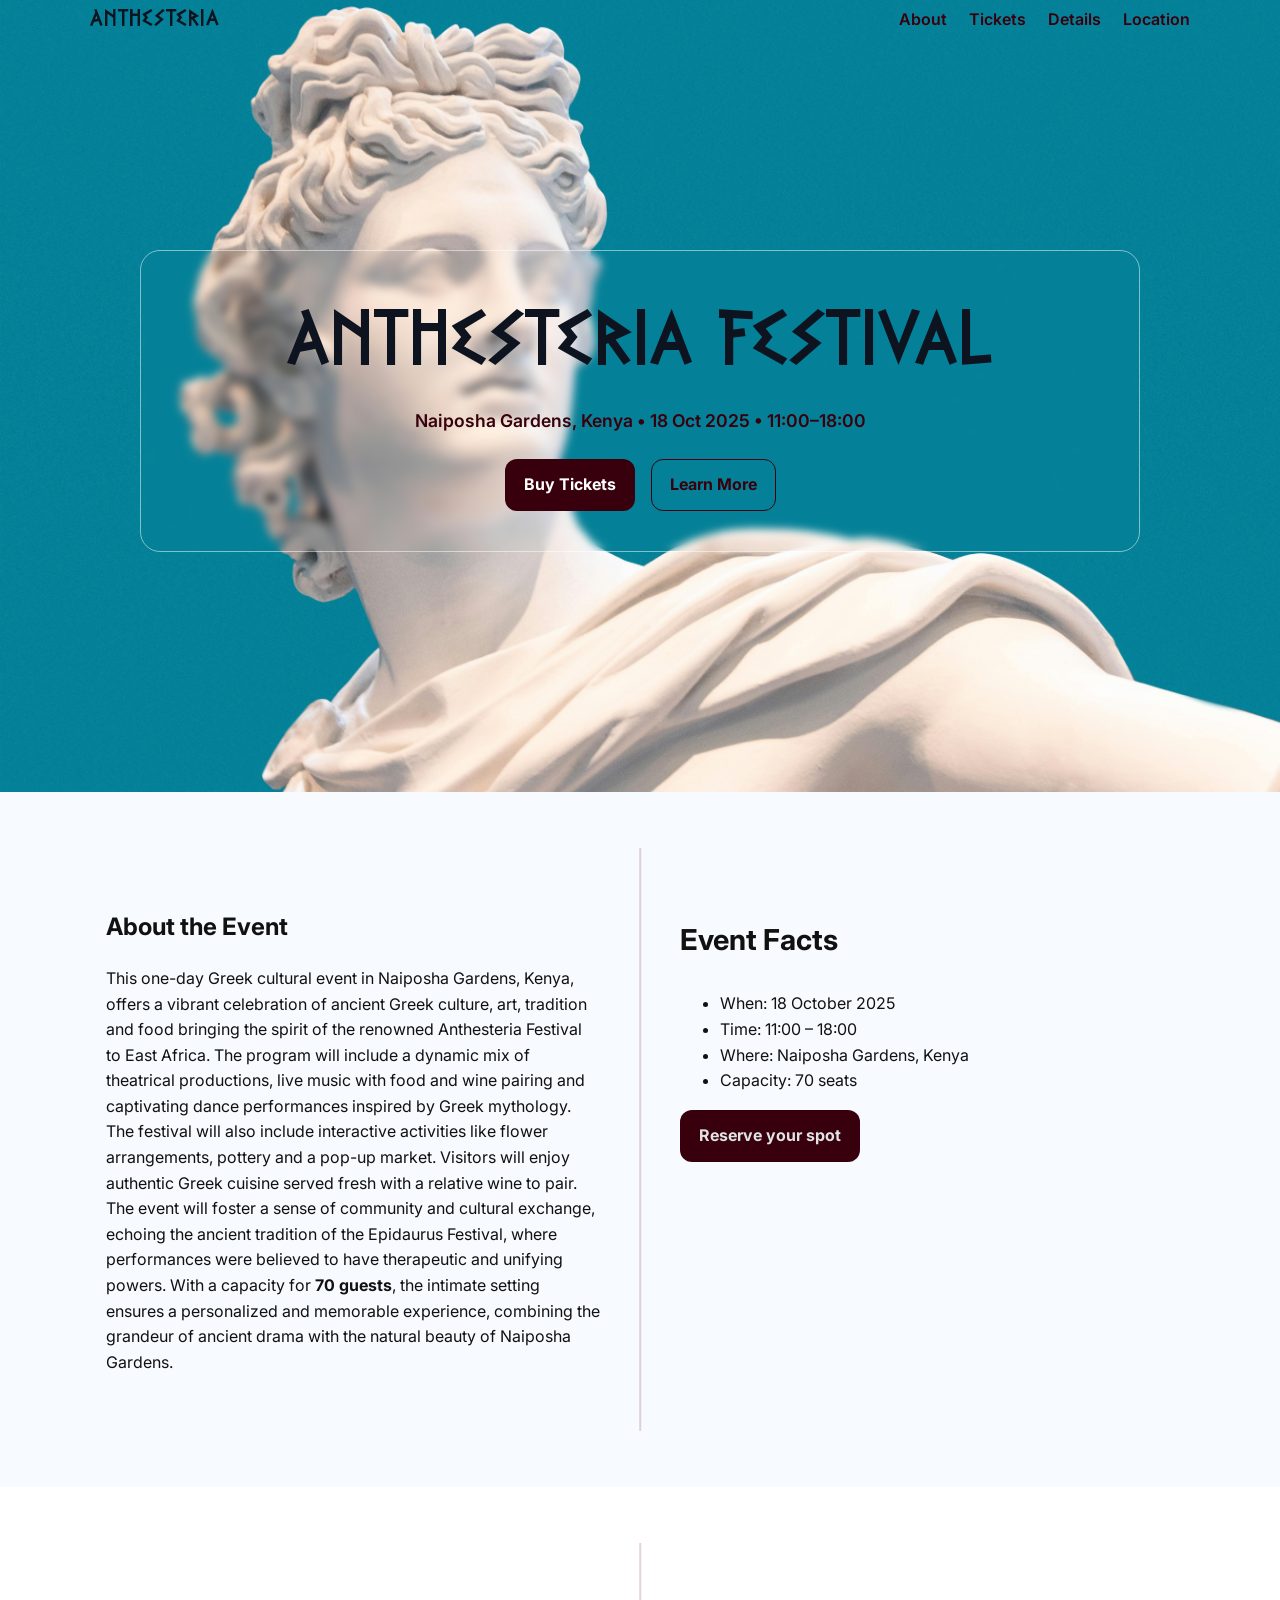
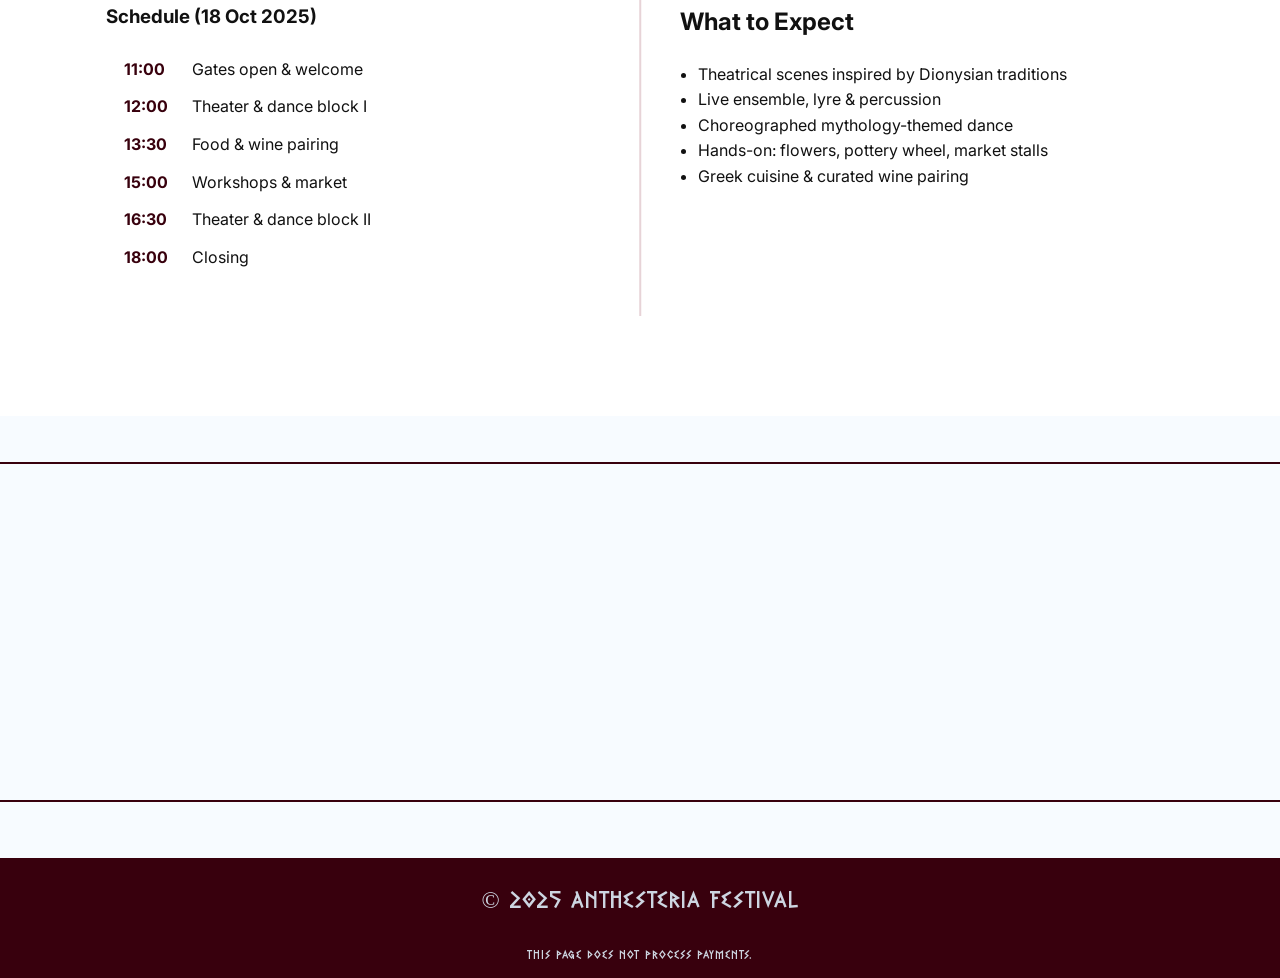
==== index.html @ de42380a "Initial commit for Anthesteria" ====
<!DOCTYPE html>
<html lang="en">
<head>
  <meta charset="UTF-8" />
  <meta name="viewport" content="width=device-width, initial-scale=1" />
  <title>Anthesteria</title>
  <link href="https://fonts.googleapis.com/css2?family=Cinzel:wght@400;600;800&family=Inter:wght@300;400;600&display=swap" rel="stylesheet">

  <link rel="icon" type="image/png" href="img/greekimg.png">

  <link rel="stylesheet" href="style.css" />
  <meta name="description" content="Anthesteria" />
</head>
<body>
  <header class="topbar">
    <div class="container">
      <div class="brand">
        <span class="brand-text">Anthesteria</span>
      </div>
      <nav class="nav">
        <a href="#about">About</a>
        <a href="tickets.html">Tickets</a>
        <a href="#details">Details</a>
        <a href="#location">Location</a>
      </nav>
    </div>
  </header>

  <section class="hero">
    <div class="greek-key top"></div>
    <div class="container hero-inner">
      <div class="hero-copy">
        <h1>Anthesteria Festival</h1>
        <p class="subtitle">Naiposha Gardens, Kenya • 18 Oct 2025 • 11:00–18:00</p>
        <div class="cta-row">
            <a class="btn primary" href="tickets.html" target="_blank" rel="noopener">Buy Tickets</a>
            <a class="btn ghost" href="#about">Learn More</a>
        </div>
      </div>
    </div>
    <div class="greek-key bottom"></div>
  </section>

  <section id="about" class="section greek-section">
      <div class="container split-line">
        <div class="left half">
          <h2>About the Event</h2>
          <p>
            This one-day Greek cultural event in Naiposha Gardens, Kenya, offers a vibrant celebration of ancient Greek
            culture, art, tradition and food bringing the spirit of the renowned Anthesteria Festival to East Africa.
            The program will include a dynamic mix of theatrical productions, live music with food and wine pairing and
            captivating dance performances inspired by Greek mythology.
            The festival will also include interactive activities like flower arrangements, pottery and a pop-up market. 
            Visitors will enjoy authentic Greek cuisine served fresh with a relative wine to pair.
            The event will foster a sense of community and cultural exchange, echoing the ancient tradition of the Epidaurus
            Festival, where performances were believed to have therapeutic and unifying powers. 
            With a capacity for <strong>70 guests</strong>, the intimate setting ensures a personalized and memorable experience, combining the
            grandeur of ancient drama with the natural beauty of Naiposha Gardens.
          </p>
        </div>

        <div class="right half">
          <h3>Event Facts</h3>
          <ul>
            <li><span>When:</span> 18 October 2025</li>
            <li><span>Time:</span> 11:00 – 18:00</li>
            <li><span>Where:</span> Naiposha Gardens, Kenya</li>
            <li><span>Capacity:</span> 70 seats</li>
          </ul>
          <a class="btn secondary" href="tickets.html">Reserve your spot</a>
        </div>
      </div>
  </section>

  <section id="details" class="section greek-section-alt">
    <div class="container split-line">
      <div class="left half">
        <h3>Schedule (18 Oct 2025)</h3>
        <ol class="schedule">
          <li><span>11:00</span> Gates open & welcome</li>
          <li><span>12:00</span> Theater & dance block I</li>
          <li><span>13:30</span> Food & wine pairing</li>
          <li><span>15:00</span> Workshops & market</li>
          <li><span>16:30</span> Theater & dance block II</li>
          <li><span>18:00</span> Closing</li>
        </ol>
      </div>

      <div class="right half">
        <h2>What to Expect</h2>
        <ul class="bullets">
          <li>Theatrical scenes inspired by Dionysian traditions</li>
          <li>Live ensemble, lyre & percussion</li>
          <li>Choreographed mythology-themed dance</li>
          <li>Hands-on: flowers, pottery wheel, market stalls</li>
          <li>Greek cuisine & curated wine pairing</li>
        </ul>
      </div>
    </div>
  </section>

  <section id="location" class="section map-section">
    <div class="map-wrap" role="region" aria-label="Map showing Naiposha Gardens">
      <iframe
        title="Naiposha Gardens Map"
        loading="lazy"
        referrerpolicy="no-referrer-when-downgrade"
        src="https://www.google.com/maps?q=Naiposha+Gardens+Kenya&output=embed">
      </iframe>
    </div>
  </section>

  <footer class="footer">
    <div class="container footer-inner">
      <p>© 2025 Anthesteria Festival</p>
      <p class="tiny">This page does not process payments.</p>
    </div>
  </footer>

  <script src="script.js"></script>
</body>
</html>
---- style.css ----
:root{
  --sky: #87ceea;          
  --sky-600:#3ea3ee;
  --wine:#38000d;          
  --wine-700:#5c0d1c;
  --white:#ffffff;
  --ink:#0e1320;
  --slate:#6b7280;
  --bg:#f7fbff;
  --ring: rgba(62,163,238,.35);
  --radius:18px;
}

@font-face {
  font-family: 'GreekFreak';
  src: url('../fonts/Greek-Freak.ttf') format('truetype');
  font-weight: normal;
  font-style: normal;
}

*{
  box-sizing:border-box
}

html,body{
  margin:0;
  padding:0
}

body{
  font-family: Inter, system-ui, -apple-system, Segoe UI, Roboto, "Helvetica Neue", Arial, sans-serif;
  color:var(--ink);
  background:var(--bg);
  line-height:1.6;
}

.container{ 
  width:min(1100px, 92%); 
  margin-inline:auto; 
}

.topbar {
  position: sticky;
  top: 0;
  z-index: 100;
  padding: 1px 0; 
}

.topbar .container {
  display: flex;
  align-items: center;
  justify-content: space-between;
}

.brand{ 
  display:flex; 
  align-items:center; 
  gap:10px; 
}

.brand-text{ 
  font-family: 'GreekFreak', serif;
  letter-spacing: 1px;
  font-weight: normal;
  font-size: 1.5rem;
}

.nav a{
  color:var(--wine); 
  text-decoration:none; 
  margin-left:18px; 
  font-weight:600;
}

.nav a:hover{ 
  color:var(--wine); 
}

.hero{
  background:
    url("img/bg.jpg");
  background-size: cover;
  padding:260px 0 240px;
  margin-top: -50px;
}

.hero-inner{
  display: flex;
  justify-content: center;
  text-align: center;
  gap: 20px;
}

.hero-copy {
  width: 1000px;
  background: rgba(255, 255, 255, 0);
  backdrop-filter: blur(4px);
  border: 1px solid rgba(255,255,255,0.5);
  border-radius: 20px;
  padding: 40px 50px;
}

.hero-copy .subtitle { 
  color: var(--wine); 
  text-shadow: none; 
}

.hero-copy h1{
  font-family: 'GreekFreak', serif;
  letter-spacing: 1px;
  font-weight: normal;
  margin:6px 0 8px; line-height:1.15;
  font-size: 5rem;
}

.subtitle{ 
  font-size: 1.1rem;
  color: var(--wine);
  font-weight: 600;
  margin-bottom: 24px; 
}

.cta-row{ 
  display: flex;
  justify-content: center;
  gap: 16px;
}

.btn{
  display:inline-block; 
  padding:12px 18px; 
  border-radius:12px;
  text-decoration:none; 
  font-weight:700; 
  border:1.5px solid transparent;
  transition:.2s transform ease, .3s background ease;
  will-change:transform;
}

.btn:hover{ 
  transform:translateY(-1px); 
}

.btn:active{ 
  transform:translateY(0); 
}

.btn.primary{ 
  background:var(--wine); 
  color:var(--white); 
}

.btn.primary:hover{ 
  background:var(--wine-700); 
}

.btn.secondary{ 
  background:var(--wine); 
  color:#e0e3e5; 
}

.btn.ghost{ 
  background:transparent; 
  border-color:var(--wine);
  color:var(--wine); 
}

.btn.ghost:hover{ 
  background:rgba(122,16,37,.06); 
}

.hero-card{
  background: rgba(255, 255, 255, 0);
  backdrop-filter: blur(4px);
  -webkit-backdrop-filter: blur(4px);
  border: 1px solid rgba(255,255,255,0.5);
  border-radius: 16px;
  padding: 18px 20px;
  color: var(--ink);
}

.card-head{ 
  display:flex; 
  align-items:center; 
  justify-content:space-between; 
}

.card-head h3{ 
  font-family:Cinzel, serif; 
  margin:8px 0; 
}

.hero-list{ 
  margin:10px 0 0 18px; 
}

.section{ 
  padding:56px 0; 
}

.section.soft{ 
  background:#fff; 
}

.split{ 
  display:grid; 
  gap:28px; 
  grid-template-columns:1.1fr .9fr; 
  align-items:start; 
}

.split-line{
  display: flex;
  align-items: start;
  justify-content: space-between;
  gap: 48px;               
  position: relative;
  padding: 40px 0;         
}

.split-line::before{
  content: "";
  position: absolute;
  top: 0;
  bottom: 0;
  left: 50%;
  width: 1.5px;
  background: rgba(122,16,37,0.18); 
  transform: translateX(-50%);
}

.half{
  flex: 1 1 0;
  padding: 0 16px;         
}

.left.half, .right.half{
  padding-left: 16px;
  padding-right: 16px;
}

.half.right h3 {
  font-size: 1.8rem;
}

.schedule{
  list-style: none;
  margin: 0;
  padding: 0;
}

.schedule li{ 
  padding: 8px 0; 
}

.schedule span{
  display: inline-block;
  width: 72px;
  color: var(--wine);
  font-weight: 700;
}

@media (max-width: 900px){
  .split-line{
    flex-direction: column;
    gap: 28px;
  }
  .split-line::before{ display: none; }
  .half{ padding: 0; }
}

.greek-section {
  background: var(--sand);  
  color: #111;
}

.greek-section-alt {
  background: var(--white);   
  color: #111;
  padding-bottom: 100px;
}

@media (max-width: 800px){ 
  .form-row{ grid-template-columns:1fr; } 
}

.field{ 
  display:flex; 
  flex-direction:column; 
  gap:8px; 
}

label{ 
  font-weight:700;
}

input, select{
  padding:12px 12px; 
  border-radius:10px; 
  border:1.5px solid rgba(0,0,0,.12); 
  background:#fff;
  outline:none; 
  transition:.2s border ease, .2s box-shadow ease;
}

input:focus, select:focus{
  border-color:var(--sky-600);
  box-shadow:0 0 0 6px var(--ring);
}

.error{ 
  color:var(--wine); 
  min-height:1em; 
}

.result{
  margin-top:16px; 
  padding:14px; 
  border-radius:12px;
  background:linear-gradient(180deg, rgba(62,163,238,.12), rgba(62,163,238,.08));
  border:1px solid rgba(62,163,238,.25);
}

.bullets{ 
  margin:0; 
  padding-left:18px; 
}

.panel{
  background:#fff; 
  border:1px 
  solid rgba(0,0,0,.06);
  border-radius:var(--radius); 
  padding:18px; 
  box-shadow:0 10px 26px rgba(0,0,0,.06);
}

.schedule{ 
  margin:0; 
  padding-left:18px; 
}

.schedule li{ 
  padding:6px 0; 
}

.schedule span{
  display:inline-block; 
  width:64px; 
  font-weight:700; 
  color:var(--wine);
}

.map-section{ 
  padding-top:38px; 
}

.map-wrap{ 
  margin-top:8px; 
  width:100%; 
  height:340px; 
  border-top:2px solid var(--wine); 
  border-bottom:2px solid var(--wine); 
}

.map-wrap iframe{ 
  width:100%; 
  height:100%; 
  border:0; 
}

.footer{ 
  background: var(--wine); 
  color:#cdd5e1;
  text-align: center;
  font-family: 'GreekFreak', serif;
  letter-spacing: 1px;
  font-weight: normal;
  font-size: 1.5rem;
}

.footer-inner{ 
  padding: 1px 0; 
  text-align:center; 
}

.tiny{ font-size:12px; }
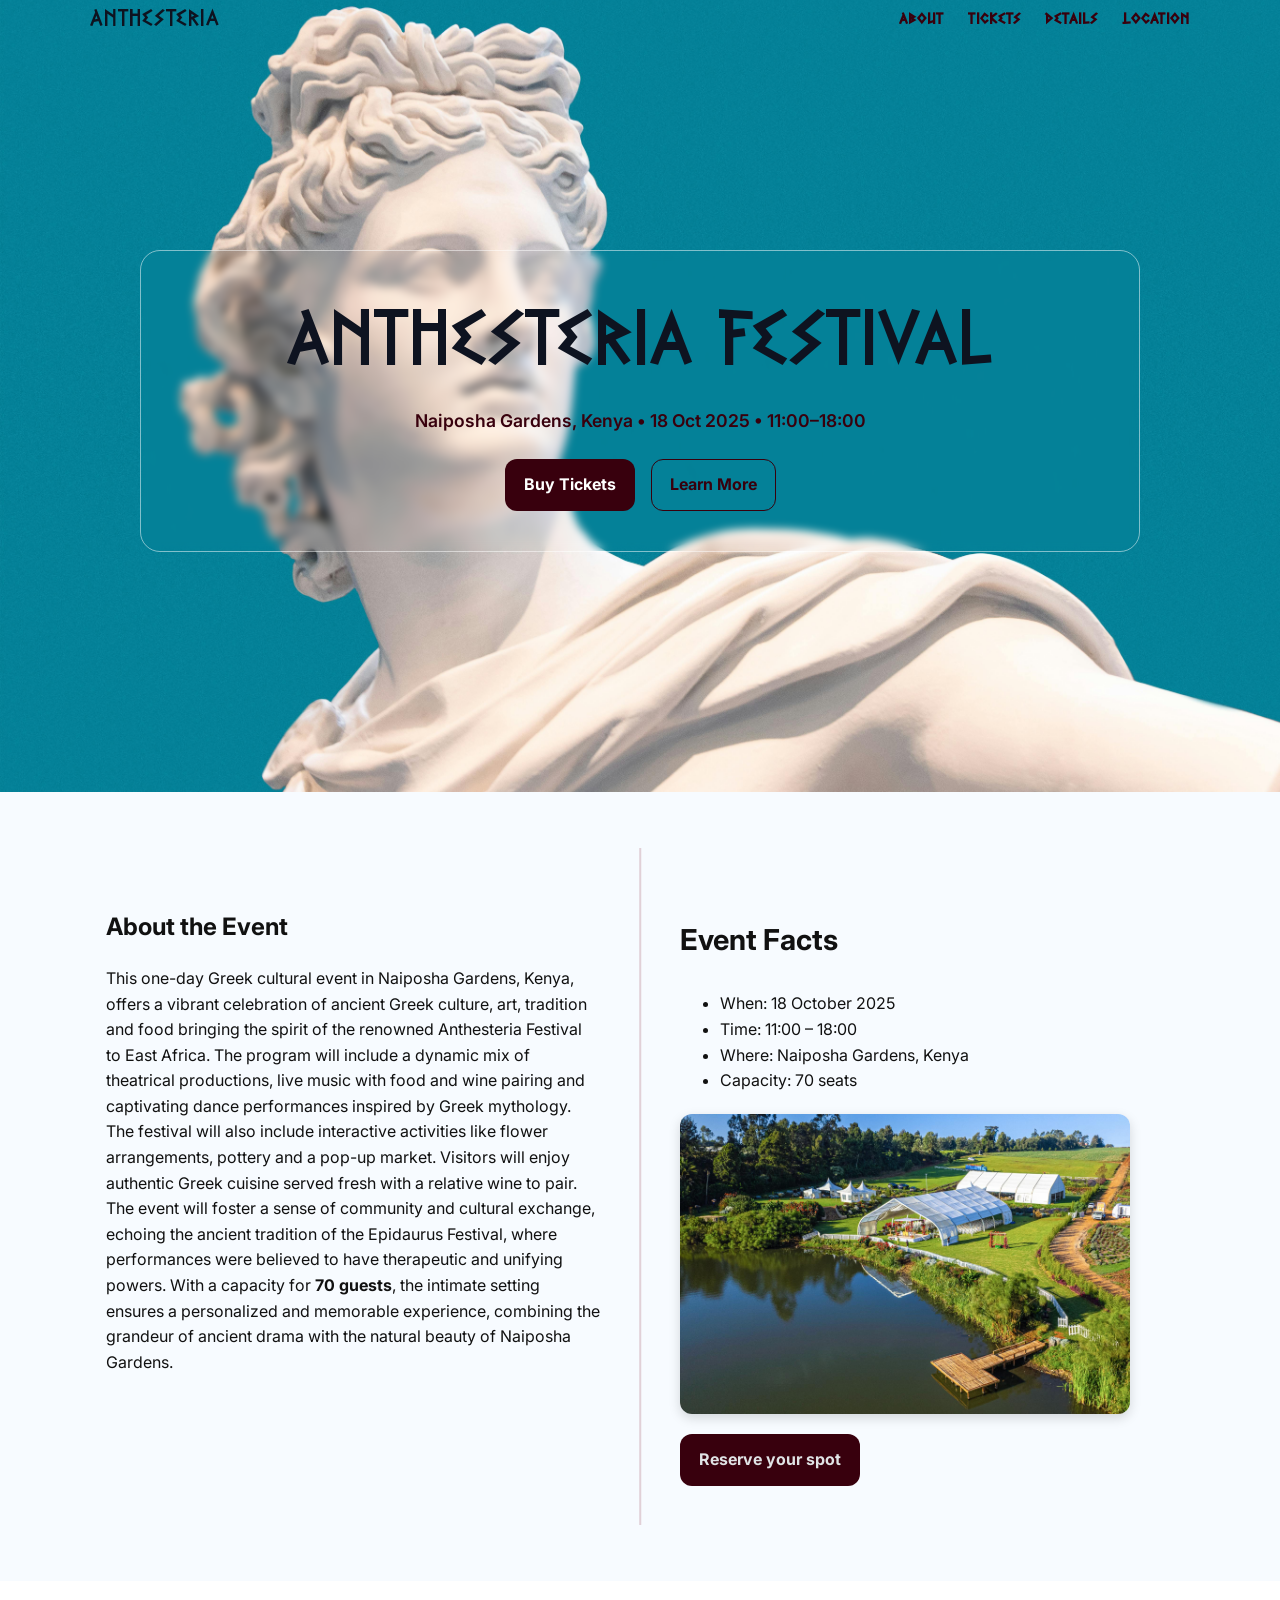
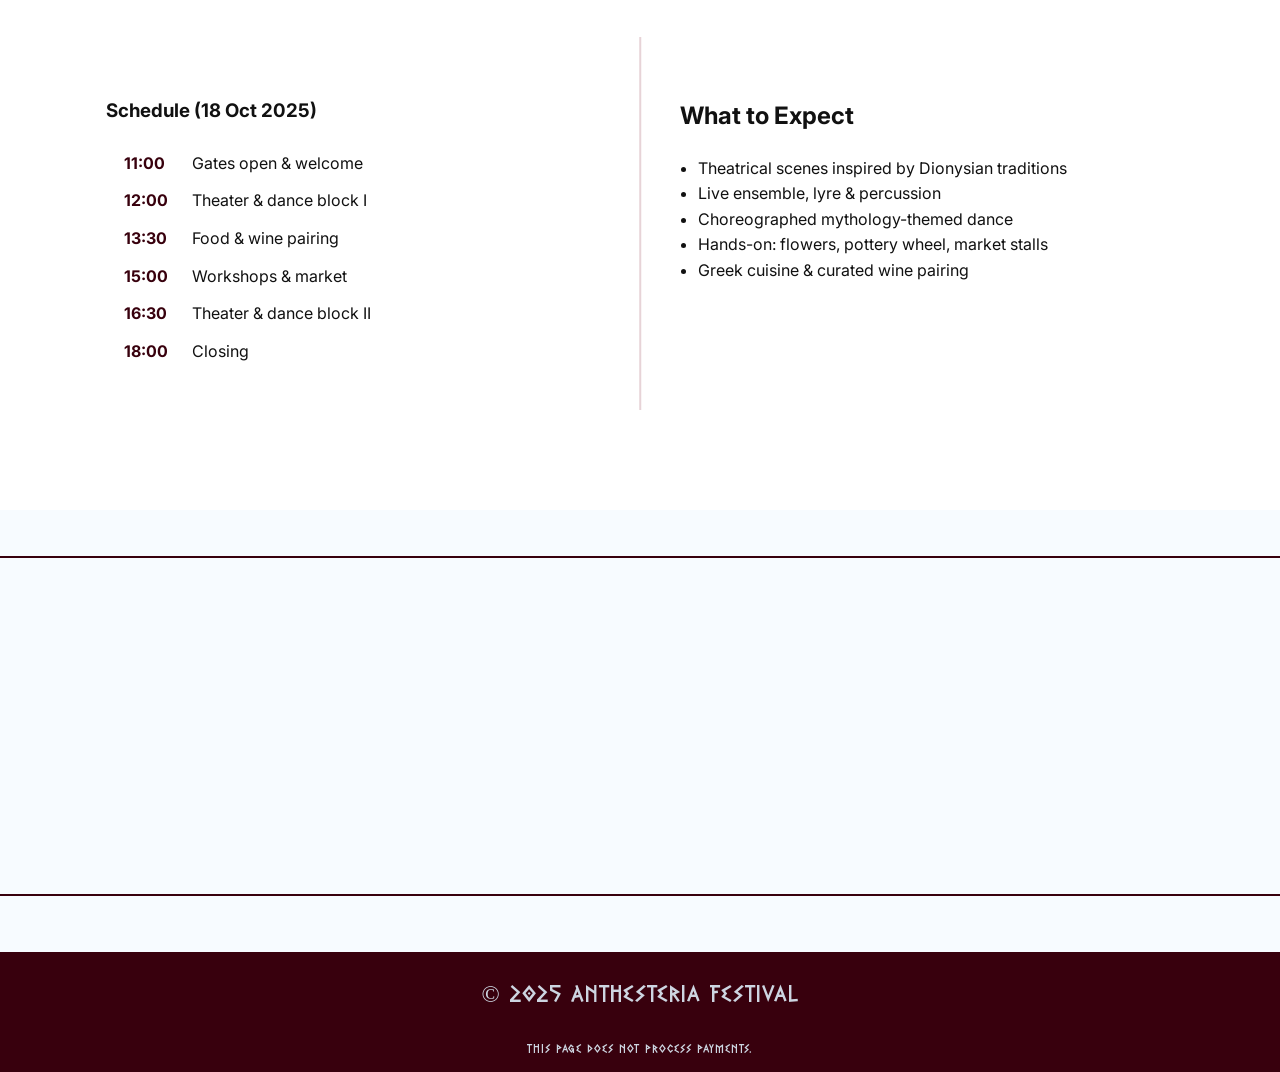
==== commit 7742d13e: "add ng img to site" ====
--- a/index.html
+++ b/index.html
@@ -67,6 +67,7 @@
             <li><span>Where:</span> Naiposha Gardens, Kenya</li>
             <li><span>Capacity:</span> 70 seats</li>
           </ul>
+          <img class="ng" src="img/bg2.jpg" alt="Naiposha Gardens">
           <a class="btn secondary" href="tickets.html">Reserve your spot</a>
         </div>
       </div>
--- a/style.css
+++ b/style.css
@@ -44,6 +44,10 @@
   top: 0;
   z-index: 100;
   padding: 1px 0; 
+  font-family: 'GreekFreak', serif;
+  letter-spacing: 1px;
+  font-weight: normal;
+  font-size: 1rem;
 }
 
 .topbar .container {
@@ -243,6 +247,16 @@
   font-size: 1.8rem;
 }
 
+.right.half img.ng {
+  display: block;
+  width: 100%;
+  max-width: 450px;  
+  border-radius: 12px;
+  margin-top: 20px;
+  margin-bottom: 20px;
+  box-shadow: 0 4px 12px rgba(0,0,0,0.15);
+}
+
 .schedule{
   list-style: none;
   margin: 0;
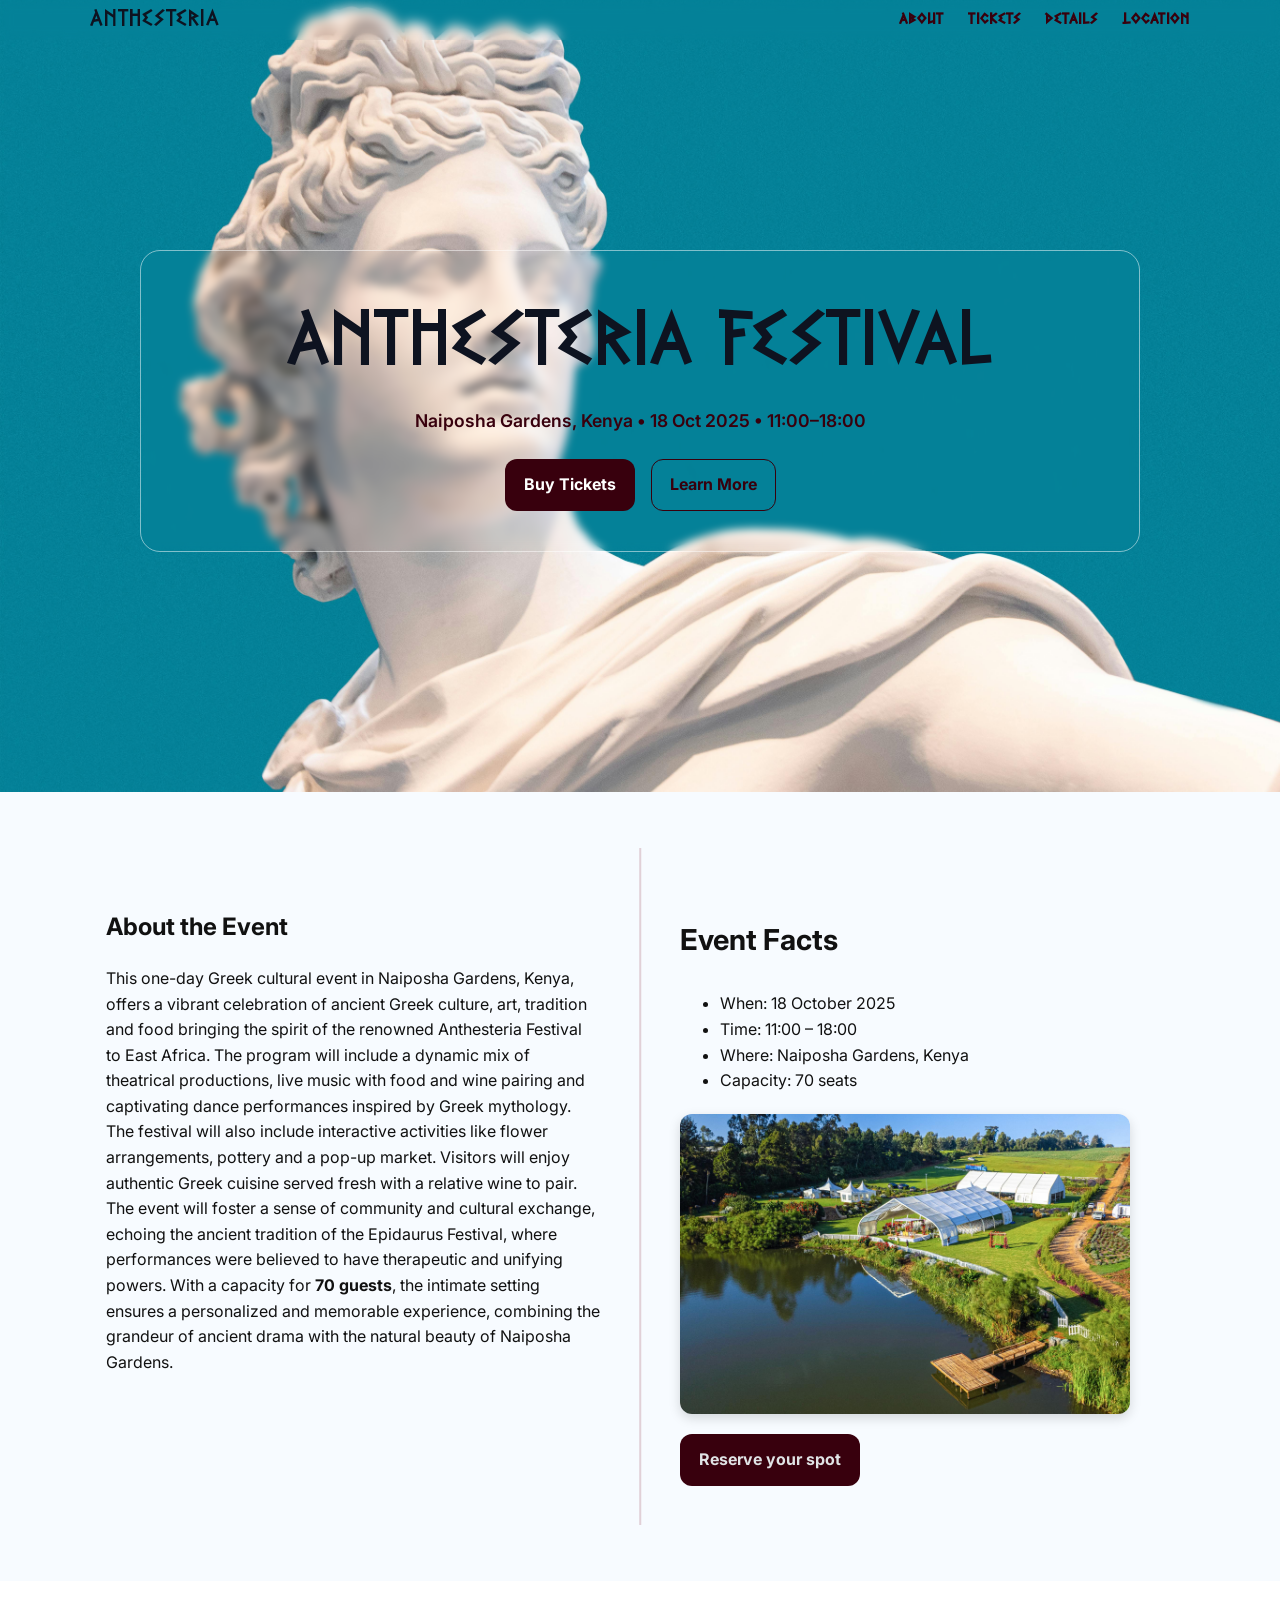
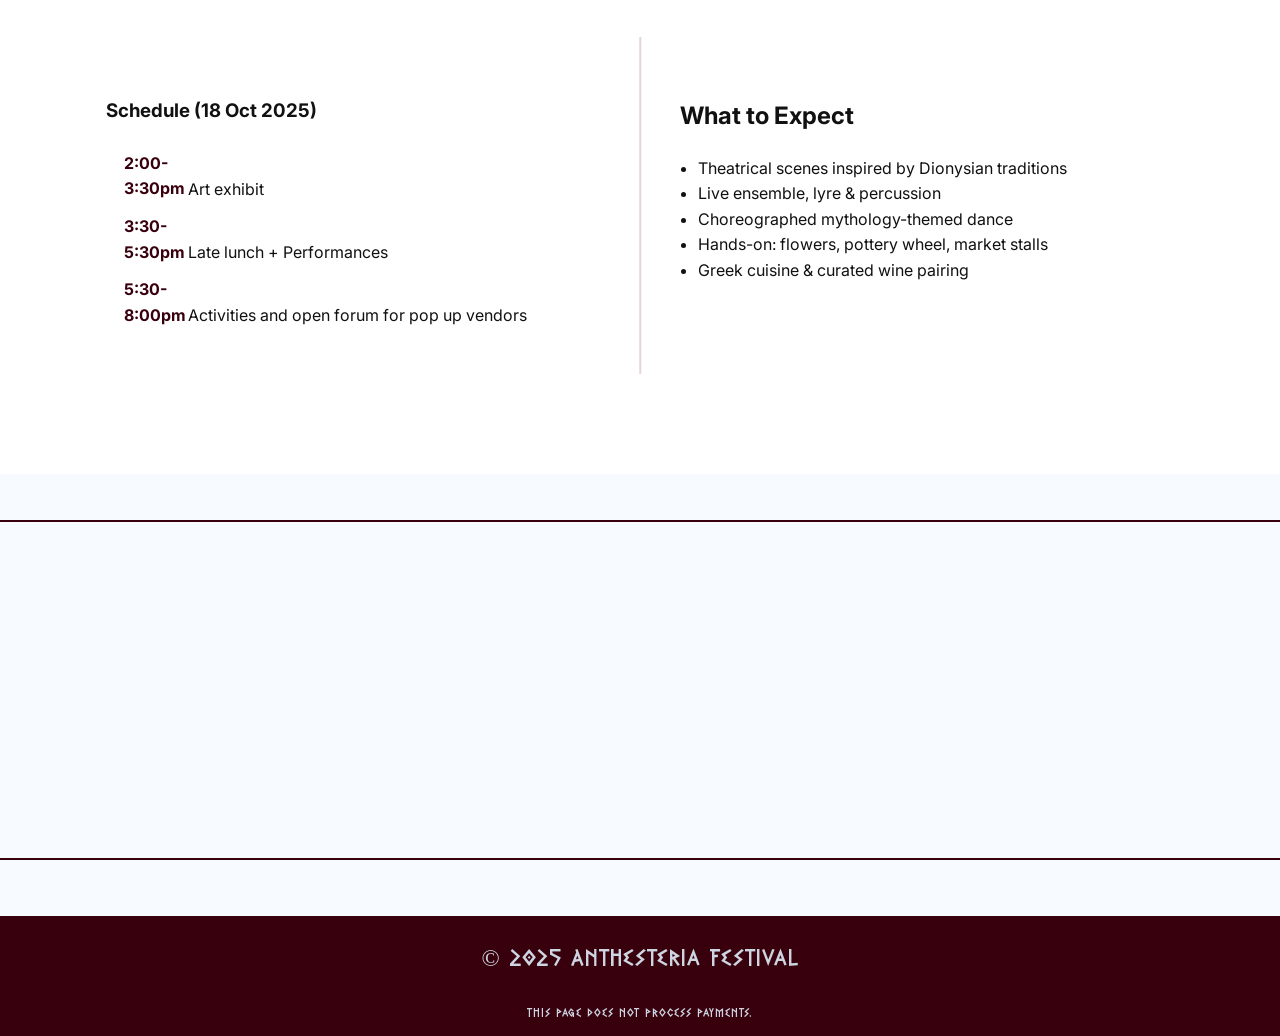
==== commit 89f6326f: "modify schedule" ====
--- a/index.html
+++ b/index.html
@@ -78,12 +78,9 @@
       <div class="left half">
         <h3>Schedule (18 Oct 2025)</h3>
         <ol class="schedule">
-          <li><span>11:00</span> Gates open & welcome</li>
-          <li><span>12:00</span> Theater & dance block I</li>
-          <li><span>13:30</span> Food & wine pairing</li>
-          <li><span>15:00</span> Workshops & market</li>
-          <li><span>16:30</span> Theater & dance block II</li>
-          <li><span>18:00</span> Closing</li>
+          <li><span>2:00-3:30pm</span>Art exhibit</li>
+          <li><span>3:30-5:30pm</span>Late lunch + Performances</li>
+          <li><span>5:30-8:00pm</span>Activities and open forum for pop up vendors</li>
         </ol>
       </div>
 
--- a/style.css
+++ b/style.css
@@ -44,6 +44,9 @@
   top: 0;
   z-index: 100;
   padding: 1px 0; 
+  background: rgba(255, 255, 255, 0);
+  backdrop-filter: blur(6px);
+  -webkit-backdrop-filter: blur(6px);
   font-family: 'GreekFreak', serif;
   letter-spacing: 1px;
   font-weight: normal;
@@ -78,6 +81,30 @@
 
 .nav a:hover{ 
   color:var(--wine); 
+}
+
+@media (max-width: 768px) {
+  .nav {
+    display: flex;
+    flex-wrap: wrap;
+    justify-content: center;
+    gap: 14px;
+  }
+
+  .nav a {
+    margin: 0;
+    font-size: 1rem;
+  }
+
+  .topbar .container {
+    flex-direction: column;
+    align-items: center;
+    gap: 10px;
+  }
+
+  .brand-text {
+    font-size: 2rem;
+  }
 }
 
 .hero{
@@ -115,6 +142,32 @@
   font-weight: normal;
   margin:6px 0 8px; line-height:1.15;
   font-size: 5rem;
+}
+
+@media (max-width: 900px) {
+  .hero {
+    padding: 140px 0 120px;
+    background-position: center;
+  }
+
+  .hero-copy {
+    width: 90%;
+    padding: 28px 20px;
+  }
+
+  .hero-copy h1 {
+    font-size: 2.6rem;
+    line-height: 1.2;
+  }
+
+  .subtitle {
+    font-size: 1rem;
+  }
+
+  .cta-row {
+    flex-direction: column;
+    gap: 10px;
+  }
 }
 
 .subtitle{ 
@@ -274,13 +327,23 @@
   font-weight: 700;
 }
 
-@media (max-width: 900px){
-  .split-line{
+@media (max-width: 900px) {
+  .split-line {
     flex-direction: column;
     gap: 28px;
-  }
-  .split-line::before{ display: none; }
-  .half{ padding: 0; }
+    padding: 40px 20px;
+  }
+
+  .split-line::before { display: none; }
+
+  .half {
+    padding: 0;
+  }
+
+  .right.half img.ng {
+    max-width: 100%;
+    margin: 10px 0;
+  }
 }
 
 .greek-section {
@@ -382,6 +445,13 @@
   height:100%; 
   border:0; 
 }
+
+@media (max-width: 700px) {
+  .map-wrap {
+    height: 250px;
+  }
+}
+
 
 .footer{ 
   background: var(--wine); 
@@ -398,4 +468,15 @@
   text-align:center; 
 }
 
-.tiny{ font-size:12px; }+.tiny{ font-size:12px; }
+
+@media (max-width: 600px) {
+  .footer {
+    font-size: 1rem;
+    padding: 12px 0;
+  }
+
+  .footer-inner p {
+    margin: 4px 0;
+  }
+}
